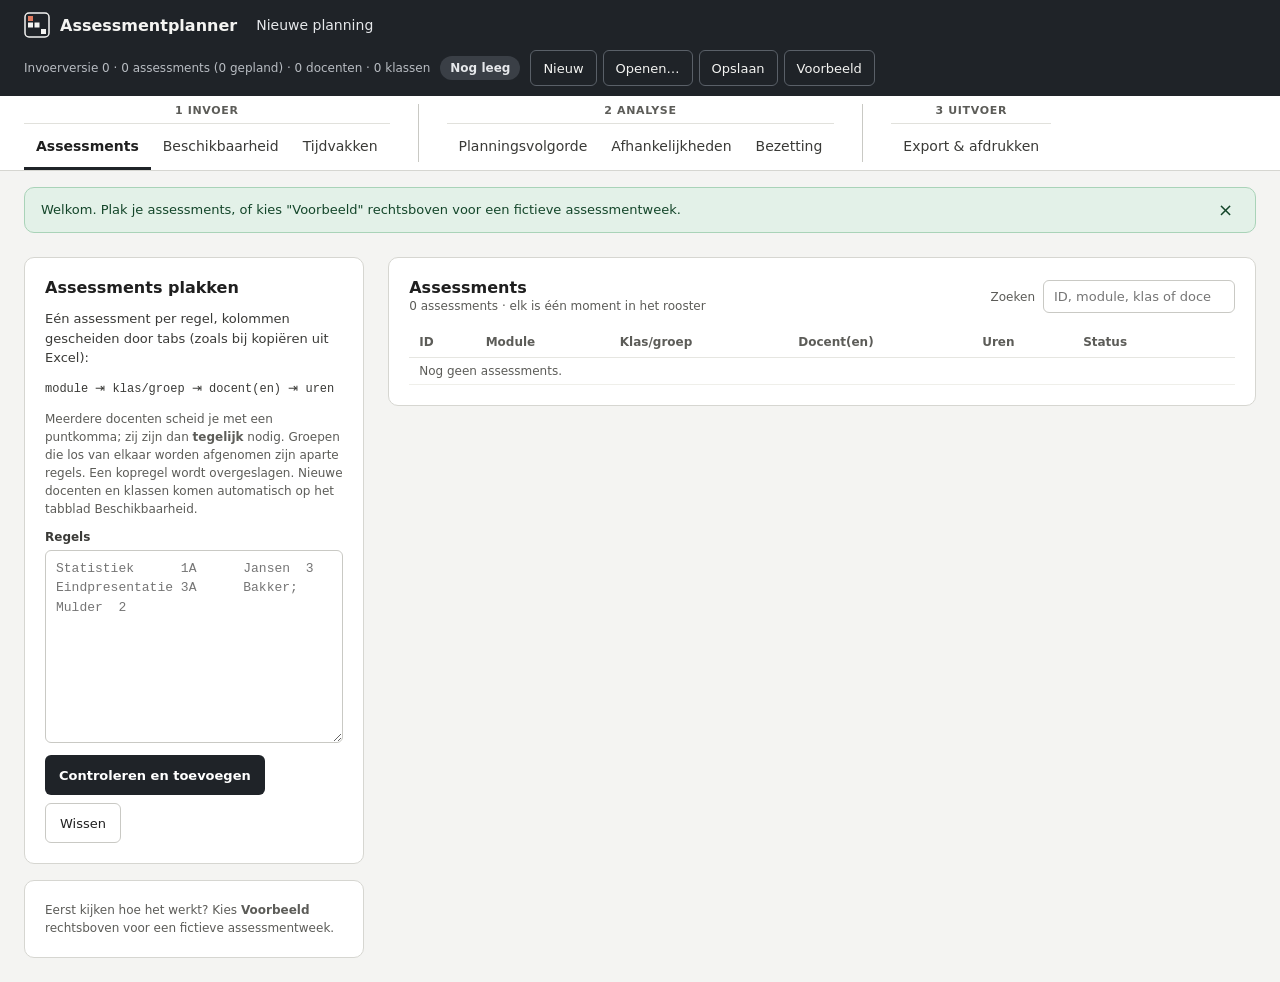
==== index.html @ 2a614c36 "v0.1 eerste versie" ====
<!doctype html>
<html lang="nl">
<head>
<meta charset="utf-8">
<meta name="viewport" content="width=device-width, initial-scale=1">
<title>Assessmentplanner</title>
<link rel="stylesheet" href="css/style.css">
</head>
<body>
<header class="kop">
  <div class="kop-links">
    <svg width="26" height="26" viewBox="0 0 26 26" aria-hidden="true"><rect x="1" y="1" width="24" height="24" rx="4" fill="none" stroke="currentColor" stroke-width="1.5"></rect><rect x="4" y="4" width="5" height="5" fill="#E07A5F"></rect><rect x="10.5" y="10.5" width="5" height="5" fill="currentColor"></rect><rect x="17" y="17" width="5" height="5" fill="currentColor"></rect><rect x="4" y="10.5" width="5" height="5" fill="currentColor"></rect></svg>
    <span class="merk">Assessmentplanner</span>
    <label class="verborgen" for="modelnaam">Naam van de planning</label>
    <input id="modelnaam" class="modelnaam" value="">
  </div>
  <div class="kop-rechts">
    <span id="meta" class="meta"></span>
    <span id="status" class="status"></span>
    <div class="bestand" role="group" aria-label="Bestand">
      <button data-actie="nieuw" class="knop-donker">Nieuw</button>
      <button data-actie="openen" class="knop-donker">Openen…</button>
      <button data-actie="opslaan" class="knop-donker">Opslaan</button>
      <button data-actie="voorbeeld" class="knop-donker">Voorbeeld</button>
    </div>
    <input id="bestandkiezer" type="file" accept=".json,application/json" hidden>
  </div>
</header>

<nav class="tabbalk" aria-label="Werkstappen">
  <div class="groep" role="group" aria-label="1 Invoer">
    <span class="groeplabel">1 Invoer</span>
    <div class="tabs"><button data-tab="assessments">Assessments</button><button data-tab="beschikbaarheid">Beschikbaarheid</button><button data-tab="tijdvakken">Tijdvakken</button></div>
  </div>
  <span class="scheiding" aria-hidden="true"></span>
  <div class="groep" role="group" aria-label="2 Analyse">
    <span class="groeplabel">2 Analyse</span>
    <div class="tabs"><button data-tab="volgorde">Planningsvolgorde</button><button data-tab="matrix">Afhankelijkheden</button><button data-tab="bezetting">Bezetting</button></div>
  </div>
  <span class="scheiding" aria-hidden="true"></span>
  <div class="groep" role="group" aria-label="3 Uitvoer">
    <span class="groeplabel">3 Uitvoer</span>
    <div class="tabs"><button data-tab="export">Export &amp; afdrukken</button></div>
  </div>
</nav>

<div id="meldingen" class="meldingen" aria-live="polite"></div>
<main id="inhoud" class="inhoud"></main>

<script src="js/model.js"></script>
<script src="js/rekenen.js"></script>
<script src="js/xlsx.js"></script>
<script src="js/export.js"></script>
<script src="js/voorbeeld.js"></script>
<script src="js/app.js"></script>
</body>
</html>
---- css/style.css ----
/* Assessmentplanner — opmaak (zelfde basis als de DSM-werkbank) */
:root {
  --bg: #F4F4F2; --paneel: #FFFFFF; --lijn: #D6D6D1; --lijn-licht: #E6E6E1; --tekst: #1F1F1F; --tekst-2: #3A3A37; --tekst-3: #5C5C58;
  --donker: #1F2328; --diag: #2B2B2B;
  --I: #3566C9; --I-t: #FFFFFF; --H: #B85C0F; --H-t: #FFFFFF; --B: #8FCDB0; --B-t: #0E2E1E; --A: #D3C4F2; --A-t: #2A1A57;
  --blok: #FCEBB6; --blok-rand: #E0C46A; --keuze: #F5B700; --kruis: #FFF7DE; --fb: #B42318;
  --cel: 28px;
}
* { box-sizing: border-box; }
body { margin: 0; font-family: Inter, "Segoe UI", system-ui, -apple-system, sans-serif; color: var(--tekst); background: var(--bg); font-size: 14px; }
button, input, select, textarea { font-family: inherit; font-size: 13px; color: inherit; }
button { cursor: pointer; }
.mono { font-family: "JetBrains Mono", Consolas, "Courier New", monospace; }
.verborgen { position: absolute; left: -9999px; }
a { color: #1F4FB3; }

/* Kop */
.kop { display: flex; flex-wrap: wrap; align-items: center; justify-content: space-between; gap: 10px 24px; padding: 10px 24px; background: var(--donker); color: #F4F4F2; }
.kop-links, .kop-rechts { display: flex; flex-wrap: wrap; align-items: center; gap: 10px; }
.merk { font-weight: 700; font-size: 16px; }
.kop .modelnaam { background: transparent; border: 1px solid transparent; color: #E6E8EB; font-size: 14px; padding: 6px 8px; border-radius: 6px; min-width: 340px; }
.kop .modelnaam:hover, .kop .modelnaam:focus { border-color: #5A6068; outline: none; }
.meta { font-size: 12px; color: #B8BCC2; }
.status { font-size: 12px; font-weight: 600; padding: 5px 10px; border-radius: 999px; }
.status.geen { background: #3A3F46; color: #E6E8EB; }
.status.actueel { background: #BFE3CF; color: #0F3D24; }
.status.verouderd { background: #F2C36B; color: #3A2600; }
.knop-licht { min-height: 36px; padding: 0 14px; border: 0; border-radius: 6px; background: #F4F4F2; color: var(--donker); font-weight: 600; }
.knop-donker { min-height: 36px; padding: 0 12px; border: 1px solid #5A6068; border-radius: 6px; background: transparent; color: #F4F4F2; }
.bestand { display: flex; gap: 6px; }

/* Tabbalk */
.tabbalk { display: flex; flex-wrap: wrap; align-items: flex-end; gap: 0 28px; padding: 8px 24px 0; background: var(--paneel); border-bottom: 1px solid var(--lijn); }
.groep { display: flex; flex-direction: column; }
.groeplabel { text-align: center; font-size: 11px; font-weight: 700; letter-spacing: .06em; text-transform: uppercase; color: var(--tekst-3); padding: 0 8px 6px; border-bottom: 1px solid #E1E1DC; }
.tabs { display: flex; flex-wrap: wrap; justify-content: center; }
.tabs button { min-height: 46px; padding: 0 12px; border: 0; border-bottom: 3px solid transparent; background: none; font-size: 14px; color: var(--tekst-2); }
.tabs button[aria-current="page"] { font-weight: 600; color: var(--tekst); border-bottom-color: var(--donker); }
.scheiding { align-self: stretch; width: 1px; margin-bottom: 8px; background: #C9C9C4; }

/* Inhoud */
.inhoud { max-width: 1600px; margin: 0 auto; padding: 24px; display: flex; flex-wrap: wrap; gap: 24px; align-items: flex-start; }
.paneel { background: var(--paneel); border: 1px solid var(--lijn); border-radius: 10px; padding: 20px; display: flex; flex-direction: column; gap: 12px; min-width: 0; }
.paneel h2 { margin: 0; font-size: 16px; }
.paneel h3 { margin: 0; font-size: 13px; }
.breed { flex: 999 1 640px; min-width: 0; }
.smal { flex: 1 1 340px; max-width: 440px; }
.kolom { display: flex; flex-direction: column; gap: 16px; min-width: 0; }
.uitleg { margin: 0; font-size: 13px; line-height: 1.5; color: var(--tekst-2); }
.klein { font-size: 12px; color: var(--tekst-3); line-height: 1.5; margin: 0; }
.rij { display: flex; flex-wrap: wrap; gap: 8px; align-items: center; }
.tussen { justify-content: space-between; }
.knop { min-height: 40px; padding: 0 14px; border: 1px solid #C9C9C4; border-radius: 6px; background: #FFFFFF; }
.knop:hover { background: #F7F7F4; }
.knop.primair { border: 0; background: var(--donker); color: #FFFFFF; font-weight: 600; }
.knop.gevaar { color: #9B2C1C; }
.knop.klein-k { min-height: 32px; min-width: 32px; padding: 0 8px; }
.knop[aria-pressed="true"] { border: 2px solid var(--donker); background: #F4F4F2; font-weight: 600; }
textarea, input[type="text"], input[type="search"], input[type="number"], input:not([type]), select { border: 1px solid #C9C9C4; border-radius: 6px; padding: 8px 10px; background: #FFFFFF; }
textarea { resize: vertical; line-height: 1.5; }
label.veld { display: flex; flex-direction: column; gap: 6px; font-size: 12px; font-weight: 600; color: var(--tekst-2); }
label.veld > * { font-weight: 400; }
.chip { display: inline-flex; align-items: center; justify-content: center; width: 20px; height: 20px; border-radius: 3px; font-size: 11px; font-weight: 700; flex: none; }
.chip.I { background: var(--I); color: var(--I-t); } .chip.H { background: var(--H); color: var(--H-t); }
.chip.B { background: var(--B); color: var(--B-t); } .chip.A { background: var(--A); color: var(--A-t); }
.chip.leeg { border: 1px dashed #8A8A85; color: var(--tekst-3); }
.chip.diag { background: var(--diag); color: #FFFFFF; }
.chip.fbm { background: #FFFFFF; box-shadow: inset 0 0 0 2px var(--fb); }
.chip.blokm { background: var(--blok); border: 1px solid var(--blok-rand); }
.legenda { display: flex; flex-wrap: wrap; gap: 12px; font-size: 12px; color: var(--tekst-2); }
.legenda span { display: inline-flex; align-items: center; gap: 6px; }
.maat { font-size: 12px; padding: 8px 10px; border-radius: 6px; background: #FFFFFF; border: 1px solid var(--lijn); color: var(--tekst-2); }
.maat b { color: var(--tekst); }
.label-ok { font-size: 12px; font-weight: 600; padding: 4px 8px; border-radius: 999px; background: #E3F1E8; color: #14462A; }
.label-let { font-size: 12px; font-weight: 600; padding: 4px 8px; border-radius: 999px; background: #FCEBB6; color: #4A3300; }
.label-info { font-size: 12px; font-weight: 600; padding: 4px 8px; border-radius: 999px; background: #EAF1FD; color: #163A85; }
.balk-let { padding: 10px 14px; border-radius: 8px; background: #FFF7DE; border: 1px solid #F2D58A; font-size: 13px; color: #4A3300; }
.leeg-staat { padding: 40px; text-align: center; color: var(--tekst-3); }

/* Meldingen */
.meldingen { max-width: 1600px; margin: 0 auto; padding: 0 24px; }
.melding { margin-top: 16px; padding: 12px 16px; border-radius: 10px; font-size: 13px; line-height: 1.5; display: flex; gap: 16px; justify-content: space-between; align-items: flex-start; }
.melding.fout { background: #FDF0EE; border: 1px solid #E8B4AB; color: #3A1A14; }
.melding.ok { background: #E3F1E8; border: 1px solid #A9D3B8; color: #14462A; }
.melding ul { margin: 4px 0 0; padding-left: 18px; }
.melding button { border: 0; background: none; font-size: 18px; line-height: 1; color: inherit; }

/* Tabellen */
.tabelkader { overflow-x: auto; }
table.lijst { width: 100%; border-collapse: collapse; font-size: 13px; }
table.lijst th { text-align: left; font-size: 12px; color: var(--tekst-3); font-weight: 600; padding: 8px 10px; border-bottom: 1px solid var(--lijn-licht); }
table.lijst td { padding: 4px 10px; border-bottom: 1px solid #EFEFEA; vertical-align: middle; }
table.lijst td input { width: 100%; border: 1px solid transparent; background: transparent; padding: 6px 8px; border-radius: 5px; }
table.lijst td input:hover, table.lijst td input:focus { border-color: #C9C9C4; background: #FFFFFF; outline: none; }
table.lijst .rechts { text-align: right; white-space: nowrap; }
table.lijst .num { text-align: right; }

/* Matrix */
.matrixkader { overflow: auto; border: 1px solid #E1E1DC; border-radius: 6px; max-height: calc(100vh - 260px); min-height: 200px; outline: none; }
.matrixkader:focus-visible { box-shadow: 0 0 0 3px #9DB8EC; }
table.dsm { border-collapse: separate; border-spacing: 0; font-size: 11px; }
table.dsm th, table.dsm td { padding: 0; }
table.dsm thead th { position: sticky; top: 0; z-index: 2; background: #FFFFFF; height: var(--cel); min-width: var(--cel); width: var(--cel); border-right: 1px solid #E1E1DC; border-bottom: 1px solid #C9C9C4; font-family: "JetBrains Mono", Consolas, monospace; font-size: 9px; font-weight: 600; text-align: center; }
table.dsm thead th.hoek { left: 0; z-index: 3; width: auto; min-width: 220px; text-align: left; padding: 0 10px; font-family: inherit; font-size: 11px; font-weight: 400; color: var(--tekst-3); border-right: 1px solid #C9C9C4; }
table.dsm thead th.blokkop { left: 0; z-index: 3; min-width: 40px; width: 40px; }
table.dsm tbody th { position: sticky; left: 0; z-index: 1; background: #FFFFFF; height: var(--cel); text-align: left; font-weight: 400; padding: 0 10px; border-right: 1px solid #C9C9C4; border-bottom: 1px solid #E1E1DC; white-space: nowrap; max-width: 280px; overflow: hidden; text-overflow: ellipsis; }
table.dsm tbody th .id { font-family: "JetBrains Mono", Consolas, monospace; font-weight: 600; margin-right: 8px; }
table.dsm tbody th.blokcel { min-width: 40px; width: 40px; max-width: 40px; text-align: center; padding: 0; font-family: "JetBrains Mono", Consolas, monospace; font-size: 10px; color: var(--tekst-2); border-right: 1px solid #E1E1DC; }
table.dsm.met-blok tbody th.naamcel { left: 40px; }
table.dsm.met-blok thead th.hoek { left: 40px; }
table.dsm td { width: var(--cel); min-width: var(--cel); height: var(--cel); border-right: 1px solid #E1E1DC; border-bottom: 1px solid #E1E1DC; text-align: center; font-weight: 700; cursor: pointer; background: #FFFFFF; user-select: none; }
table.dsm td.boven { background: #FAFAF7; }
table.dsm td.blok, table.dsm th.blok { background: var(--blok); }
table.dsm td.kruis, table.dsm th.kruis { background: var(--kruis); }
table.dsm td.diag { background: var(--diag); color: #FFFFFF; cursor: pointer; }
table.dsm td.s-I { background: var(--I); color: var(--I-t); }
table.dsm td.s-H { background: var(--H); color: var(--H-t); }
table.dsm td.s-B { background: var(--B); color: var(--B-t); }
table.dsm td.s-A { background: var(--A); color: var(--A-t); }
table.dsm td.fb { box-shadow: inset 0 0 0 2px #FFFFFF, inset 0 0 0 4px var(--fb); }
table.dsm td.gekozen { outline: 3px solid var(--keuze); outline-offset: -3px; }
table.dsm td.kenm { position: relative; }
table.dsm td.kenm::after { content: ""; position: absolute; right: 2px; top: 2px; width: 5px; height: 5px; border-radius: 50%; background: #FFFFFF; box-shadow: 0 0 0 1px #1F2328; }
table.dsm th.gekozen-kop { background: #FFE9A8 !important; }

/* Relatiepaneel */
.soorten { display: grid; grid-template-columns: repeat(2, minmax(0, 1fr)); gap: 6px; }
.soorten button { display: flex; align-items: center; gap: 8px; min-height: 40px; padding: 0 10px; border: 1px solid #C9C9C4; border-radius: 6px; background: #FFFFFF; text-align: left; font-size: 12px; }
.soorten button[aria-pressed="true"] { border: 2px solid var(--donker); background: #F4F4F2; font-weight: 600; }
.soorten .geen { grid-column: 1 / -1; }
.celkop { font-family: "JetBrains Mono", Consolas, monospace; font-size: 13px; font-weight: 600; padding: 4px 8px; border-radius: 4px; background: #F1F1EE; }
.uitklap { display: flex; justify-content: space-between; align-items: center; width: 100%; min-height: 36px; padding: 0; border: 0; background: none; font-size: 12px; font-weight: 700; color: var(--tekst-2); text-align: left; }
.raster2 { display: grid; grid-template-columns: repeat(2, minmax(0, 1fr)); gap: 10px; }
dl.gegevens { margin: 0; display: grid; grid-template-columns: 120px 1fr; gap: 8px 12px; font-size: 13px; }
dl.gegevens dt { color: var(--tekst-3); }
dl.gegevens dd { margin: 0; }
.blokken { display: flex; flex-wrap: wrap; gap: 8px; }
.blokken span { padding: 6px 10px; border: 1px solid var(--lijn); border-radius: 6px; font-family: "JetBrains Mono", Consolas, monospace; font-size: 12px; }
.blokken span.groot { background: var(--blok); border-color: var(--blok-rand); font-weight: 600; }
.blokken span.zelf { border-color: var(--diag); }
.niveaus { display: flex; gap: 10px; overflow-x: auto; padding-bottom: 4px; }
.niveau { flex: 1 0 110px; display: flex; flex-direction: column; gap: 6px; padding: 10px; border-radius: 8px; background: #F7F7F4; border: 1px solid #E1E1DC; }
.niveau.parallel { background: #EAF1FD; border-color: #9DB8EC; }
.niveau .kopje { font-size: 11px; font-weight: 700; color: var(--tekst-3); }
.niveau .item { font-size: 12px; padding: 6px 8px; border-radius: 5px; background: #FFFFFF; border: 1px solid var(--lijn); }
.impact { display: flex; flex-wrap: wrap; gap: 16px; }
.impact > div { flex: 1 1 260px; display: flex; flex-direction: column; gap: 6px; padding: 14px; border-radius: 8px; font-size: 13px; }
.impact .direct { background: #FDF0EE; }
.impact .indirect { background: #FFF7DE; }
.impact .noot { border: 1px dashed #C9C9C4; font-size: 12px; color: var(--tekst-2); }
.goed { color: #14462A; font-weight: 600; }

@media print {
  .kop, .tabbalk, .meldingen { display: none; }
}

.vinkje { display: flex; gap: 10px; align-items: flex-start; font-size: 13px; line-height: 1.45; color: var(--tekst-2); }
.vinkje input { width: 18px; height: 18px; flex: none; margin: 1px 0 0; }

/* Planner-specifiek */
.status.fout { background: #F7C1C1; color: #501313; }
.status.ok { background: #BFE3CF; color: #0F3D24; }
.segment { display: inline-flex; border: 1px solid #C9C9C4; border-radius: 6px; overflow: hidden; }
.segment button { min-height: 40px; padding: 0 14px; border: 0; background: #FFFFFF; }
.segment button[aria-pressed="true"] { background: var(--donker); color: #FFFFFF; font-weight: 600; }
table.rooster { border-collapse: separate; border-spacing: 0; font-size: 12px; }
table.rooster th { position: sticky; top: 0; background: #FFFFFF; z-index: 1; font-weight: 600; color: var(--tekst-3); padding: 6px 4px; border-bottom: 1px solid #C9C9C4; text-align: center; white-space: nowrap; }
table.rooster th.naam, table.rooster td.naam { position: sticky; left: 0; background: #FFFFFF; z-index: 2; text-align: left; min-width: 180px; padding: 2px 8px; border-right: 1px solid #C9C9C4; }
table.rooster td { border-bottom: 1px solid #EFEFEA; padding: 2px; text-align: center; }
table.rooster td.naam input { width: 100%; border: 1px solid transparent; background: transparent; padding: 5px 6px; border-radius: 5px; }
table.rooster td.naam input:hover, table.rooster td.naam input:focus { border-color: #C9C9C4; background: #FFFFFF; outline: none; }
.vak { width: 40px; height: 32px; border: 1px solid #D6D6D1; border-radius: 5px; background: #FFFFFF; color: transparent; font-weight: 700; }
.vak[aria-pressed="true"] { background: #1D9E75; border-color: #0F6E56; color: #FFFFFF; }
.vak.bezet { background: repeating-linear-gradient(45deg, #D3D1C7, #D3D1C7 4px, #F1EFE8 4px, #F1EFE8 8px); border-color: #B4B2A9; color: #444441; }
.dag-scheiding { border-left: 1px solid #C9C9C4 !important; }
.krapbalk { display: inline-block; height: 8px; border-radius: 2px; background: #BA7517; vertical-align: middle; margin-right: 6px; }
tr.eilandgrens td { border-top: 2px solid var(--donker); }
tr.eilandkop td { background: #F4F4F2; font-size: 12px; font-weight: 700; color: var(--tekst-2); padding: 8px 10px; }
tr.inplanrij td { background: #F6F9FE; }
.tvkeus { display: inline-flex; align-items: center; gap: 6px; margin: 4px 10px 4px 0; font-size: 13px; }
.tvkeus input { width: 18px; height: 18px; }
td.pastniet { color: #9B2C1C; font-weight: 700; }
table.dsm td.w3 { background: #EF9F27; color: #412402; }
table.dsm td.w2 { background: #FAC775; color: #412402; }
table.dsm td.w1 { background: #FAEEDA; color: #412402; }
table.dsm td.w0 { color: #888780; font-weight: 400; }
table.dsm tr.eilandgrens td, table.dsm tr.eilandgrens th { border-top: 2px solid var(--donker); }
.afdruk { display: flex; flex-direction: column; gap: 20px; }
.afdruk h2 { margin: 0; font-size: 18px; }
.afdruk .bron { font-size: 12px; color: var(--tekst-3); }
@media print {
  @page { size: A4 landscape; margin: 12mm; }
  body { background: #FFFFFF; }
  .inhoud { padding: 0; max-width: none; display: block; }
  .geen-afdruk { display: none !important; }
  .paneel { border: 0; padding: 0; }
  .matrixkader { max-height: none; overflow: visible; border: 0; }
  table.dsm thead th, table.dsm tbody th { position: static; }
  .pagina-breuk { break-before: page; }
  table.dsm td, table.dsm th { -webkit-print-color-adjust: exact; print-color-adjust: exact; }
  table.lijst td, tr.eilandgrens td { -webkit-print-color-adjust: exact; print-color-adjust: exact; }
}
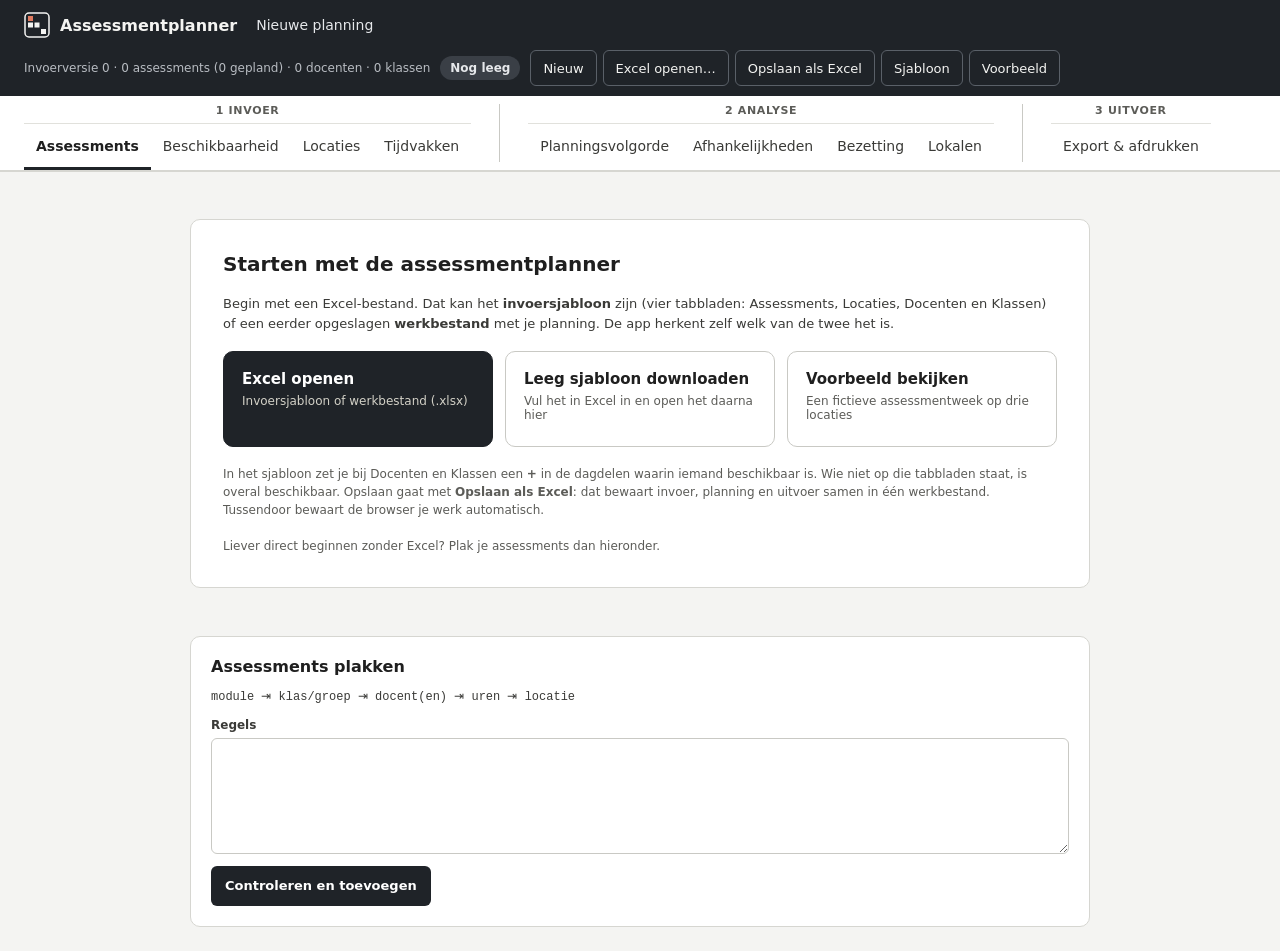
==== commit cf65db0c: "v0.3 Import en Export via Excel incl. beschikbaarheden en uitgangspunt aantal lokalen" ====
--- a/index.html
+++ b/index.html
@@ -7,6 +7,7 @@
 <link rel="stylesheet" href="css/style.css">
 </head>
 <body>
+<div class="vastekop">
 <header class="kop">
   <div class="kop-links">
     <svg width="26" height="26" viewBox="0 0 26 26" aria-hidden="true"><rect x="1" y="1" width="24" height="24" rx="4" fill="none" stroke="currentColor" stroke-width="1.5"></rect><rect x="4" y="4" width="5" height="5" fill="#E07A5F"></rect><rect x="10.5" y="10.5" width="5" height="5" fill="currentColor"></rect><rect x="17" y="17" width="5" height="5" fill="currentColor"></rect><rect x="4" y="10.5" width="5" height="5" fill="currentColor"></rect></svg>
@@ -19,23 +20,24 @@
     <span id="status" class="status"></span>
     <div class="bestand" role="group" aria-label="Bestand">
       <button data-actie="nieuw" class="knop-donker">Nieuw</button>
-      <button data-actie="openen" class="knop-donker">Openen…</button>
-      <button data-actie="opslaan" class="knop-donker">Opslaan</button>
+      <button data-actie="openen" class="knop-donker">Excel openen…</button>
+      <button data-actie="opslaan" class="knop-donker">Opslaan als Excel</button>
+      <button data-actie="sjabloon" class="knop-donker">Sjabloon</button>
       <button data-actie="voorbeeld" class="knop-donker">Voorbeeld</button>
     </div>
-    <input id="bestandkiezer" type="file" accept=".json,application/json" hidden>
+    <input id="bestandkiezer" type="file" accept=".xlsx,application/vnd.openxmlformats-officedocument.spreadsheetml.sheet" hidden>
   </div>
 </header>
 
 <nav class="tabbalk" aria-label="Werkstappen">
   <div class="groep" role="group" aria-label="1 Invoer">
     <span class="groeplabel">1 Invoer</span>
-    <div class="tabs"><button data-tab="assessments">Assessments</button><button data-tab="beschikbaarheid">Beschikbaarheid</button><button data-tab="tijdvakken">Tijdvakken</button></div>
+    <div class="tabs"><button data-tab="assessments">Assessments</button><button data-tab="beschikbaarheid">Beschikbaarheid</button><button data-tab="locaties">Locaties</button><button data-tab="tijdvakken">Tijdvakken</button></div>
   </div>
   <span class="scheiding" aria-hidden="true"></span>
   <div class="groep" role="group" aria-label="2 Analyse">
     <span class="groeplabel">2 Analyse</span>
-    <div class="tabs"><button data-tab="volgorde">Planningsvolgorde</button><button data-tab="matrix">Afhankelijkheden</button><button data-tab="bezetting">Bezetting</button></div>
+    <div class="tabs"><button data-tab="volgorde">Planningsvolgorde</button><button data-tab="matrix">Afhankelijkheden</button><button data-tab="bezetting">Bezetting</button><button data-tab="lokalen">Lokalen</button></div>
   </div>
   <span class="scheiding" aria-hidden="true"></span>
   <div class="groep" role="group" aria-label="3 Uitvoer">
@@ -43,6 +45,7 @@
     <div class="tabs"><button data-tab="export">Export &amp; afdrukken</button></div>
   </div>
 </nav>
+</div>
 
 <div id="meldingen" class="meldingen" aria-live="polite"></div>
 <main id="inhoud" class="inhoud"></main>
@@ -51,6 +54,9 @@
 <script src="js/rekenen.js"></script>
 <script src="js/xlsx.js"></script>
 <script src="js/export.js"></script>
+<script src="js/excelio.js"></script>
+<script src="js/xlsxlezen.js"></script>
+<script src="js/exceliolezen.js"></script>
 <script src="js/voorbeeld.js"></script>
 <script src="js/app.js"></script>
 </body>
--- a/css/style.css
+++ b/css/style.css
@@ -158,6 +158,8 @@
 .vinkje input { width: 18px; height: 18px; flex: none; margin: 1px 0 0; }
 
 /* Planner-specifiek */
+table.dsm tbody th .docentnamen { color: var(--tekst-3); }
+table.dsm.met-blok tbody th.naamcel { max-width: 420px; }
 .status.fout { background: #F7C1C1; color: #501313; }
 .status.ok { background: #BFE3CF; color: #0F3D24; }
 .segment { display: inline-flex; border: 1px solid #C9C9C4; border-radius: 6px; overflow: hidden; }
@@ -196,7 +198,59 @@
   .paneel { border: 0; padding: 0; }
   .matrixkader { max-height: none; overflow: visible; border: 0; }
   table.dsm thead th, table.dsm tbody th { position: static; }
+  table.dsm.met-blok tbody th.naamcel { max-width: none; overflow: visible; }
+  table.dsm tbody th .docentnamen { color: #3A3A37; }
   .pagina-breuk { break-before: page; }
   table.dsm td, table.dsm th { -webkit-print-color-adjust: exact; print-color-adjust: exact; }
   table.lijst td, tr.eilandgrens td { -webkit-print-color-adjust: exact; print-color-adjust: exact; }
 }
+/* Kleuren altijd meenemen bij afdrukken (legenda, balkjes, labels) */
+.chip, .krapbalk, .vak, .label-ok, .label-let, .label-info, .legenda span { -webkit-print-color-adjust: exact; print-color-adjust: exact; }
+
+/* Afhankelijkheden: volle breedte en compacte cellen */
+.inhoud.volle-breedte { max-width: none; }
+.volle-breedte table.dsm { --cel: 24px; }
+.volle-breedte table.dsm thead th { font-size: 9px; }
+.volle-breedte .matrixkader { max-height: calc(100vh - 330px); }
+.koppelbalk { display: flex; flex-wrap: wrap; align-items: center; gap: 6px 18px; min-height: 40px; padding: 8px 12px; border-radius: 8px; background: #F6F9FE; border: 1px solid #DCE6F6; font-size: 13px; }
+table.dsm td .dubbel { font-size: 9px; letter-spacing: -0.02em; }
+.kolomknop { border: 0; background: none; padding: 4px 6px; border-radius: 4px; font-weight: 600; color: var(--tekst-3); font-size: 12px; }
+.kolomknop:hover { background: #EAF1FD; color: #163A85; }
+.vakje { display: inline-flex; align-items: center; justify-content: center; min-width: 30px; height: 22px; padding: 0 3px; border-radius: 4px; font-size: 10px; font-weight: 700; box-sizing: border-box; -webkit-print-color-adjust: exact; print-color-adjust: exact; }
+.vakje.aan { background: #1D9E75; color: #FFFFFF; }
+.vakje.uit { background: #FFFFFF; border: 1px solid #D6D6D1; }
+.vakje.bezet { background: #D3C4F2; color: #2A1A57; }
+table.afdrukrooster th { position: static; font-size: 11px; line-height: 1.2; }
+table.afdrukrooster td.naam { position: static; min-width: 140px; font-size: 12px; }
+@media print { table.rooster th.naam, table.rooster td.naam { position: static; } .tabelkader { overflow: visible; } }
+
+/* Kop en navigatie blijven bovenaan staan bij scrollen */
+.vastekop { position: sticky; top: 0; z-index: 50; box-shadow: 0 1px 0 #D6D6D1; }
+@media print { .vastekop { position: static; box-shadow: none; } }
+
+/* Locaties, lokalen en inplannen */
+.vak.deels { background: repeating-linear-gradient(45deg, #1D9E75, #1D9E75 4px, #5DCAA5 4px, #5DCAA5 8px); border-color: #0F6E56; color: #FFFFFF; font-size: 10px; }
+.vak.bezet { font-size: 10px; }
+.opties { display: flex; flex-direction: column; gap: 6px; max-height: 320px; overflow: auto; }
+.optie { display: flex; gap: 10px; align-items: flex-start; padding: 8px 10px; border: 1px solid #D6D6D1; border-radius: 6px; background: #FFFFFF; font-size: 13px; cursor: pointer; }
+.optie input { width: 18px; height: 18px; margin: 1px 0 0; flex: none; }
+.optie.let { border-color: #F2D58A; background: #FFFBEF; }
+.waarsch { color: #854F0B; font-size: 12px; font-weight: 600; }
+input.lokaalgetal { width: 46px; padding: 4px 4px; text-align: center; border: 1px solid #D6D6D1; border-radius: 5px; font-weight: 600; }
+input.lokaalgetal.eigen { border-color: #378ADD; background: #E6F1FB; color: #0C447C; }
+table.druktabel td.drukcel { padding: 4px 3px; min-width: 64px; vertical-align: middle; }
+table.druktabel td.drukcel .drukpct { display: block; font-size: 10px; color: var(--tekst-3); margin-top: 2px; }
+table.druktabel td.drukcel .extra { display: inline-block; margin-top: 2px; padding: 0 5px; border-radius: 999px; background: #A32D2D; color: #FFFFFF; font-size: 10px; font-weight: 700; }
+td.drukcel.d1 { background: #FAEEDA; } td.drukcel.d2 { background: #FAC775; } td.drukcel.d3 { background: #F7C1C1; }
+td.drukcel { -webkit-print-color-adjust: exact; print-color-adjust: exact; }
+.roosteritem { display: inline-block; padding: 2px 6px; margin: 1px 0; border-radius: 4px; background: #D3C4F2; color: #2A1A57; font-size: 12px; -webkit-print-color-adjust: exact; print-color-adjust: exact; }
+table.lijst td .optie input { width: 18px; height: 18px; flex: none; padding: 0; border: 0; margin: 1px 0 0; }
+
+/* Startscherm */
+.startknoppen { display: grid; grid-template-columns: repeat(3, minmax(0, 1fr)); gap: 12px; }
+@media (max-width: 760px) { .startknoppen { grid-template-columns: 1fr; } }
+.startknop { display: flex; flex-direction: column; gap: 6px; align-items: flex-start; text-align: left; padding: 18px; min-height: 96px; border: 1px solid #C9C9C4; border-radius: 10px; background: #FFFFFF; font-size: 15px; }
+.startknop span { font-size: 12px; color: var(--tekst-3); }
+.startknop:hover { border-color: #1F2328; }
+.startknop.primair { background: var(--donker); color: #FFFFFF; border-color: var(--donker); }
+.startknop.primair span { color: #D3D1C7; }
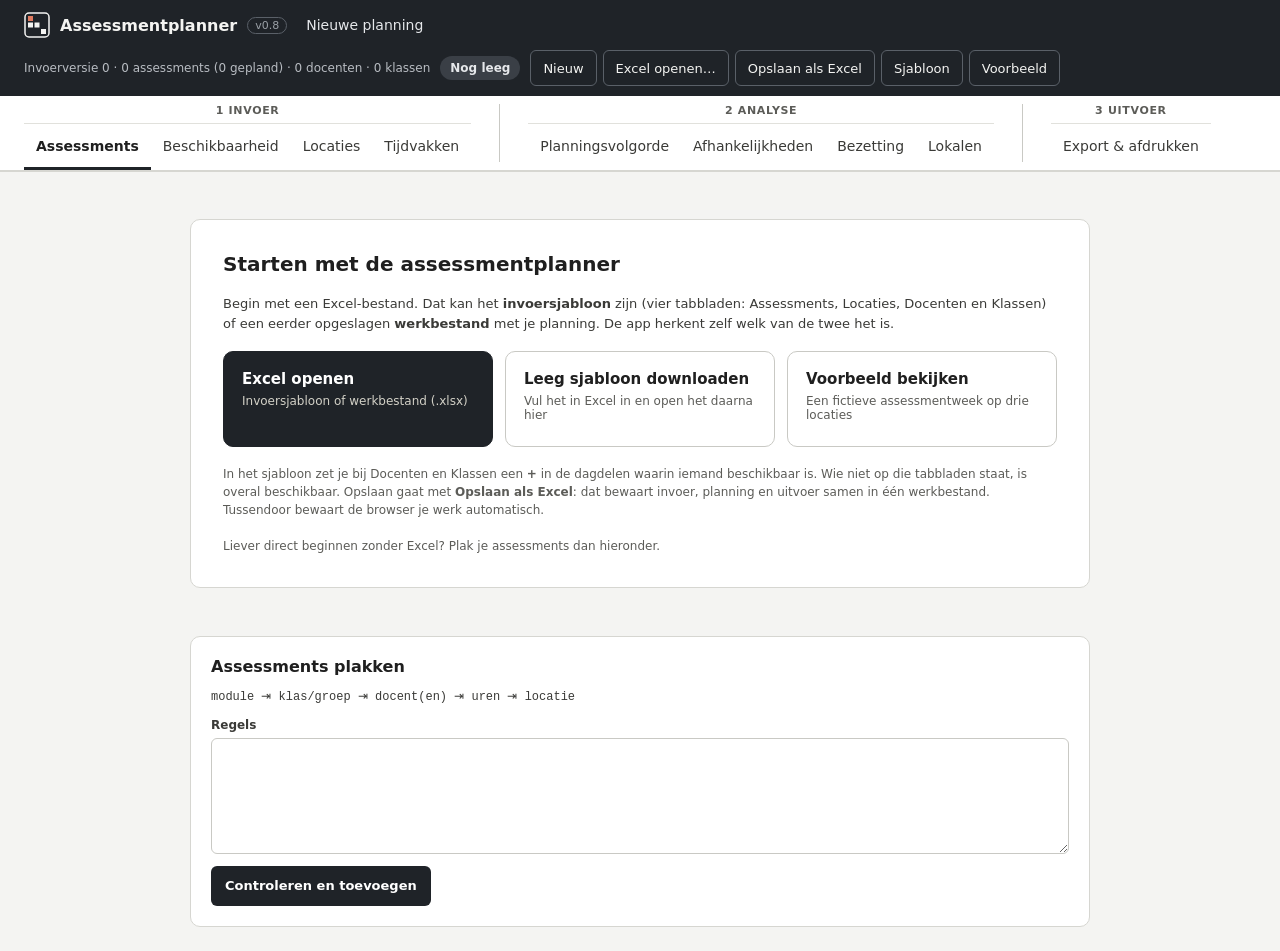
==== commit 5d2b7b4e: "v0.8" ====
--- a/index.html
+++ b/index.html
@@ -4,14 +4,14 @@
 <meta charset="utf-8">
 <meta name="viewport" content="width=device-width, initial-scale=1">
 <title>Assessmentplanner</title>
-<link rel="stylesheet" href="css/style.css">
+<link rel="stylesheet" href="css/style.css?v=0.8">
 </head>
 <body>
 <div class="vastekop">
 <header class="kop">
   <div class="kop-links">
     <svg width="26" height="26" viewBox="0 0 26 26" aria-hidden="true"><rect x="1" y="1" width="24" height="24" rx="4" fill="none" stroke="currentColor" stroke-width="1.5"></rect><rect x="4" y="4" width="5" height="5" fill="#E07A5F"></rect><rect x="10.5" y="10.5" width="5" height="5" fill="currentColor"></rect><rect x="17" y="17" width="5" height="5" fill="currentColor"></rect><rect x="4" y="10.5" width="5" height="5" fill="currentColor"></rect></svg>
-    <span class="merk">Assessmentplanner</span>
+    <span class="merk">Assessmentplanner</span><span class="versie" title="Versie van de tool">v0.8</span>
     <label class="verborgen" for="modelnaam">Naam van de planning</label>
     <input id="modelnaam" class="modelnaam" value="">
   </div>
@@ -50,14 +50,14 @@
 <div id="meldingen" class="meldingen" aria-live="polite"></div>
 <main id="inhoud" class="inhoud"></main>
 
-<script src="js/model.js"></script>
-<script src="js/rekenen.js"></script>
-<script src="js/xlsx.js"></script>
-<script src="js/export.js"></script>
-<script src="js/excelio.js"></script>
-<script src="js/xlsxlezen.js"></script>
-<script src="js/exceliolezen.js"></script>
-<script src="js/voorbeeld.js"></script>
-<script src="js/app.js"></script>
+<script src="js/model.js?v=0.8"></script>
+<script src="js/rekenen.js?v=0.8"></script>
+<script src="js/xlsx.js?v=0.8"></script>
+<script src="js/export.js?v=0.8"></script>
+<script src="js/excelio.js?v=0.8"></script>
+<script src="js/xlsxlezen.js?v=0.8"></script>
+<script src="js/exceliolezen.js?v=0.8"></script>
+<script src="js/voorbeeld.js?v=0.8"></script>
+<script src="js/app.js?v=0.8"></script>
 </body>
 </html>
--- a/css/style.css
+++ b/css/style.css
@@ -122,6 +122,10 @@
 table.dsm td.kenm { position: relative; }
 table.dsm td.kenm::after { content: ""; position: absolute; right: 2px; top: 2px; width: 5px; height: 5px; border-radius: 50%; background: #FFFFFF; box-shadow: 0 0 0 1px #1F2328; }
 table.dsm th.gekozen-kop { background: #FFE9A8 !important; }
+table.dsm td.hl, table.dsm th.hl { box-shadow: inset 0 0 0 999px rgba(55, 138, 221, 0.16); }
+table.dsm th.hl-kop { background: #CFE2F7 !important; color: #0C447C; font-weight: 700; }
+table.dsm td.hl-cel { outline: 3px solid #185FA5; outline-offset: -3px; }
+@media print { table.dsm .hl, table.dsm .hl-kop { box-shadow: none; } }
 
 /* Relatiepaneel */
 .soorten { display: grid; grid-template-columns: repeat(2, minmax(0, 1fr)); gap: 6px; }
@@ -168,6 +172,12 @@
 table.rooster { border-collapse: separate; border-spacing: 0; font-size: 12px; }
 table.rooster th { position: sticky; top: 0; background: #FFFFFF; z-index: 1; font-weight: 600; color: var(--tekst-3); padding: 6px 4px; border-bottom: 1px solid #C9C9C4; text-align: center; white-space: nowrap; }
 table.rooster th.naam, table.rooster td.naam { position: sticky; left: 0; background: #FFFFFF; z-index: 2; text-align: left; min-width: 180px; padding: 2px 8px; border-right: 1px solid #C9C9C4; }
+table.rooster thead th.naam { z-index: 4; top: 0; }
+table.rooster tfoot th { position: sticky; bottom: 0; top: auto; z-index: 3; background: #F6F9FE; border-top: 2px solid #9DBCE6; border-bottom: 0; padding: 6px 4px; color: var(--tekst-1, #1F2328); }
+table.rooster tfoot th.naam { z-index: 5; }
+table.rooster tfoot th.allemaal { background: #C0DD97; color: #173404; }
+table.rooster tfoot th.sommigen { background: #FAEEDA; color: #633806; }
+table.rooster tfoot th.niemand { background: #E6E6E2; color: #5F5E5A; }
 table.rooster td { border-bottom: 1px solid #EFEFEA; padding: 2px; text-align: center; }
 table.rooster td.naam input { width: 100%; border: 1px solid transparent; background: transparent; padding: 5px 6px; border-radius: 5px; }
 table.rooster td.naam input:hover, table.rooster td.naam input:focus { border-color: #C9C9C4; background: #FFFFFF; outline: none; }
@@ -254,3 +264,33 @@
 .startknop:hover { border-color: #1F2328; }
 .startknop.primair { background: var(--donker); color: #FFFFFF; border-color: var(--donker); }
 .startknop.primair span { color: #D3D1C7; }
+
+/* Overzicht per lesuur bij het inplannen */
+.melding.let { background: #FFF8E6; border: 1px solid #F2D58A; color: #412402; }
+td.extralokaal { background: #FCEBEB; }
+.rasterkader { overflow-x: auto; border: 1px solid #C9DDF2; border-radius: 6px; background: #FFFFFF; }
+table.raster { border-collapse: collapse; font-size: 11px; table-layout: fixed; }
+table.raster th, table.raster td { border: 1px solid #C9DDF2; padding: 0; height: 22px; }
+table.raster td, table.raster th.ruur { width: 18px; min-width: 18px; max-width: 18px; }
+table.raster th.rnaam { position: sticky; left: 0; z-index: 1; background: #FFFFFF; text-align: left; font-weight: 400; padding: 0 8px; white-space: nowrap; min-width: 150px; border-right: 2px solid #9DBCE6; }
+table.raster th.rdag { text-transform: capitalize; font-weight: 700; text-align: left; padding: 2px 4px; }
+table.raster th.ruur { font-weight: 400; color: #5F5E5A; font-size: 9px; }
+table.raster .dd-grens { border-left: 3px solid #9DBCE6; }
+table.raster td.vrij { background: #FFFFFF; }
+table.raster td.grijs { background: #DEDEDE; }
+table.raster td.gepl { background: #FFF59A; box-shadow: inset 0 0 0 1px #1F2328; }
+table.raster td.gepl.extra { background: #F7C1C1; }
+table.raster td.samen { background: #C0DD97; }
+table.raster td.samen-wissel { background: #FAC775; }
+table.raster td.gekozen { background: #378ADD; color: #FFFFFF; }
+table.raster td.kiesbaar { cursor: pointer; }
+table.raster td.kiesbaar:hover { box-shadow: inset 0 0 0 2px #185FA5; }
+table.raster .rblok { overflow: hidden; white-space: nowrap; text-overflow: ellipsis; padding: 0 3px; font-size: 10px; line-height: 20px; }
+table.raster tr.samenrij th, table.raster tr.samenrij td { border-top: 2px solid #9DBCE6; border-bottom: 2px solid #9DBCE6; }
+table.raster tr.lokaalrij.eerste th, table.raster tr.lokaalrij.eerste td { border-top: 6px solid #F4F4F2; }
+table.raster tr.lokaalrij th.rnaam { color: #5F5E5A; }
+table.raster .blokker { color: #5F5E5A; font-size: 9px; }
+table.raster td.samen-deels { background: #EAF3DE; color: #3B6D11; }
+.kop .versie { font-size: 11px; color: #9AA0A6; border: 1px solid #5A6068; border-radius: 999px; padding: 1px 7px; }
+table.lijst tr.laatst td { background: #EAF1FD; }
+table.raster td.anderloc { background: #FFFFFF; box-shadow: inset 0 -6px 0 #E24B4A; }
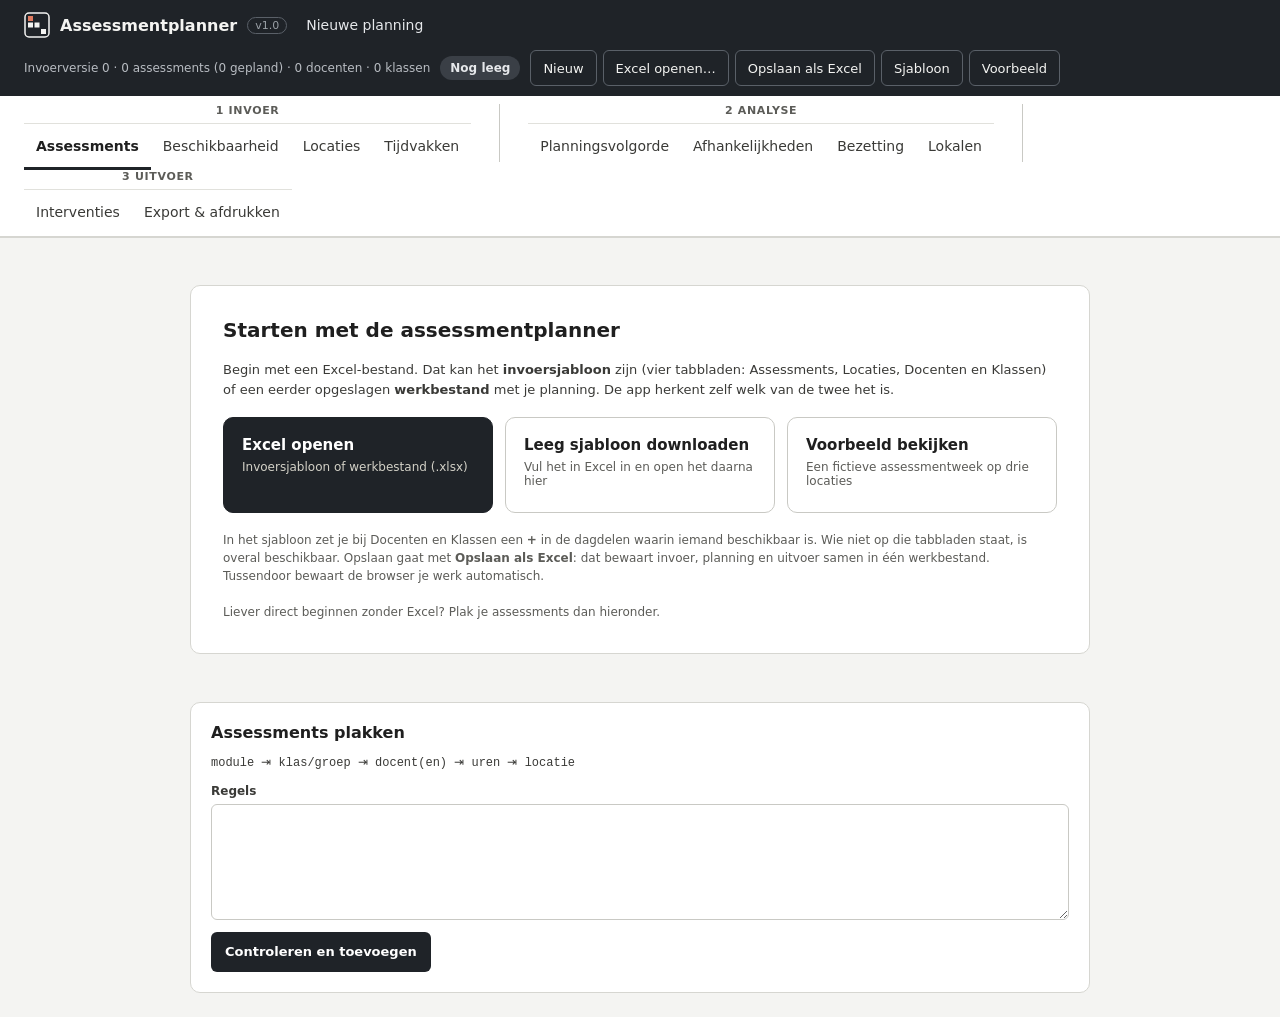
==== commit db78a1ba: "v1.0 alle eerste kinderziektes eruit. eerste echt werkende versie getest met 2.10" ====
--- a/index.html
+++ b/index.html
@@ -4,14 +4,14 @@
 <meta charset="utf-8">
 <meta name="viewport" content="width=device-width, initial-scale=1">
 <title>Assessmentplanner</title>
-<link rel="stylesheet" href="css/style.css?v=0.8">
+<link rel="stylesheet" href="css/style.css?v=1.0">
 </head>
 <body>
 <div class="vastekop">
 <header class="kop">
   <div class="kop-links">
     <svg width="26" height="26" viewBox="0 0 26 26" aria-hidden="true"><rect x="1" y="1" width="24" height="24" rx="4" fill="none" stroke="currentColor" stroke-width="1.5"></rect><rect x="4" y="4" width="5" height="5" fill="#E07A5F"></rect><rect x="10.5" y="10.5" width="5" height="5" fill="currentColor"></rect><rect x="17" y="17" width="5" height="5" fill="currentColor"></rect><rect x="4" y="10.5" width="5" height="5" fill="currentColor"></rect></svg>
-    <span class="merk">Assessmentplanner</span><span class="versie" title="Versie van de tool">v0.8</span>
+    <span class="merk">Assessmentplanner</span><span class="versie" title="Versie van de tool">v1.0</span>
     <label class="verborgen" for="modelnaam">Naam van de planning</label>
     <input id="modelnaam" class="modelnaam" value="">
   </div>
@@ -42,7 +42,7 @@
   <span class="scheiding" aria-hidden="true"></span>
   <div class="groep" role="group" aria-label="3 Uitvoer">
     <span class="groeplabel">3 Uitvoer</span>
-    <div class="tabs"><button data-tab="export">Export &amp; afdrukken</button></div>
+    <div class="tabs"><button data-tab="interventies">Interventies</button><button data-tab="export">Export &amp; afdrukken</button></div>
   </div>
 </nav>
 </div>
@@ -50,14 +50,14 @@
 <div id="meldingen" class="meldingen" aria-live="polite"></div>
 <main id="inhoud" class="inhoud"></main>
 
-<script src="js/model.js?v=0.8"></script>
-<script src="js/rekenen.js?v=0.8"></script>
-<script src="js/xlsx.js?v=0.8"></script>
-<script src="js/export.js?v=0.8"></script>
-<script src="js/excelio.js?v=0.8"></script>
-<script src="js/xlsxlezen.js?v=0.8"></script>
-<script src="js/exceliolezen.js?v=0.8"></script>
-<script src="js/voorbeeld.js?v=0.8"></script>
-<script src="js/app.js?v=0.8"></script>
+<script src="js/model.js?v=1.0"></script>
+<script src="js/rekenen.js?v=1.0"></script>
+<script src="js/xlsx.js?v=1.0"></script>
+<script src="js/export.js?v=1.0"></script>
+<script src="js/excelio.js?v=1.0"></script>
+<script src="js/xlsxlezen.js?v=1.0"></script>
+<script src="js/exceliolezen.js?v=1.0"></script>
+<script src="js/voorbeeld.js?v=1.0"></script>
+<script src="js/app.js?v=1.0"></script>
 </body>
 </html>
--- a/css/style.css
+++ b/css/style.css
@@ -294,3 +294,45 @@
 .kop .versie { font-size: 11px; color: #9AA0A6; border: 1px solid #5A6068; border-radius: 999px; padding: 1px 7px; }
 table.lijst tr.laatst td { background: #EAF1FD; }
 table.raster td.anderloc { background: #FFFFFF; box-shadow: inset 0 -6px 0 #E24B4A; }
+table.raster td.samen-dag { background: #CECBF6; color: #26215C; }
+.optie.zelfdedag { border-color: #AFA9EC; background: #F4F3FE; }
+.zelfdedag-tekst { color: #534AB7; font-size: 12px; }
+.afdrukkeuze { display: flex; flex-wrap: wrap; align-items: center; gap: 8px 16px; padding: 10px 12px; margin-top: 10px; border: 1px solid #DCE6F6; border-radius: 8px; background: #F6F9FE; }
+.afdrukkeuze .vinkje { display: inline-flex; align-items: center; gap: 6px; font-size: 13px; cursor: pointer; }
+.afdrukkeuze .vinkje input { width: 16px; height: 16px; margin: 0; }
+.gepland-merk { font-size: 10px; font-weight: 600; color: #0F6E56; background: #E1F5EE; border-radius: 4px; padding: 0 4px; margin-right: 4px; }
+table.lijst.resultaat td { white-space: nowrap; }
+.lokaallijst { columns: 3 280px; column-gap: 24px; margin: 8px 0 0; padding-left: 18px; font-size: 12px; }
+.lokaallijst li { break-inside: avoid; margin: 1px 0; }
+.lokaalblok { break-inside: avoid; }
+@media print {
+  .rasterkader { overflow: visible; border: 0; }
+  table.raster { font-size: 9px; }
+  table.raster td, table.raster th.ruur { width: 13px; min-width: 13px; max-width: 13px; }
+  table.raster th.rnaam { min-width: 80px; position: static; }
+  table.raster .rblok { font-size: 8px; }
+  table.raster td, table.raster th { -webkit-print-color-adjust: exact; print-color-adjust: exact; }
+}
+.ivform { display: grid; grid-template-columns: 150px minmax(260px, 1.4fr) 1.4fr 1.2fr 1fr 140px; gap: 10px; align-items: start; }
+@media (max-width: 1300px) { .ivform { grid-template-columns: 150px 1fr 1fr; } }
+.ivform label { display: flex; flex-direction: column; gap: 4px; font-size: 12px; color: var(--tekst-3); }
+.ivform input, .ivform select, .ivform textarea { font: inherit; font-size: 13px; padding: 7px 8px; border: 1px solid #C9C9C4; border-radius: 6px; background: #FFFFFF; color: inherit; }
+.ivform textarea { resize: vertical; min-height: 36px; }
+.ivchips { display: flex; flex-wrap: wrap; gap: 4px; padding: 4px 6px; border: 1px solid #C9C9C4; border-radius: 6px; background: #FFFFFF; min-height: 36px; align-items: center; }
+.ivkies { display: inline-flex; gap: 4px; flex: 1 1 140px; }
+.ivkies input { border: 0 !important; padding: 4px !important; flex: 1; min-width: 100px; outline: none; }
+.ivchip { display: inline-flex; align-items: center; gap: 2px; font-size: 12px; padding: 2px 8px; border-radius: 999px; white-space: nowrap; margin: 1px 0; }
+.ivchip.c-ass { background: #EEEDFE; color: #3C3489; }
+.ivchip.c-docent { background: #E6F1FB; color: #0C447C; }
+.ivchip.c-klas { background: #E1F5EE; color: #085041; }
+.chipweg { border: 0; background: transparent; color: inherit; cursor: pointer; font-size: 14px; line-height: 1; padding: 0 0 0 4px; }
+.ivstatus { font-size: 11px; font-weight: 600; padding: 2px 8px; border-radius: 999px; white-space: nowrap; -webkit-print-color-adjust: exact; print-color-adjust: exact; }
+.ivstatus.s-ok { background: #E1F5EE; color: #085041; }
+.ivstatus.s-wacht { background: #FAEEDA; color: #633806; }
+.ivstatus.s-niet { background: #FCEBEB; color: #791F1F; }
+.ivstatus.s-verv { background: #F1EFE8; color: #5F5E5A; }
+.ivreden { font-size: 12px; color: var(--tekst-2); margin-top: 3px; }
+.ivgevolg { font-size: 12px; color: #0F6E56; margin-top: 3px; }
+table.ivlijst td { vertical-align: top; }
+table.ivlijst tr.vervallen td { color: #888780; }
+.ivchip { -webkit-print-color-adjust: exact; print-color-adjust: exact; }
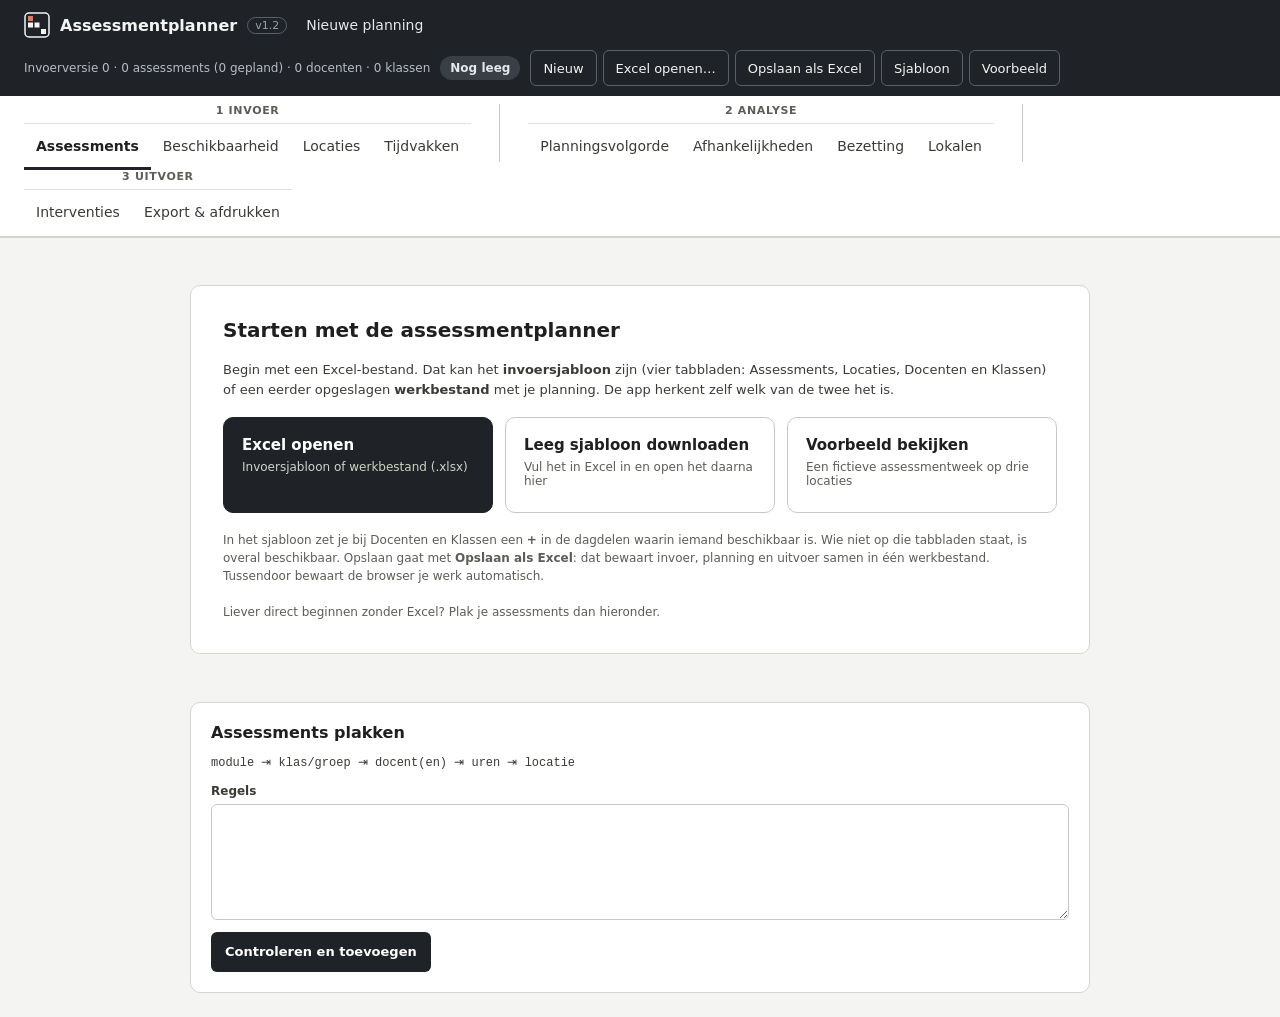
==== commit 4ab84ae1: "v1.2" ====
--- a/index.html
+++ b/index.html
@@ -4,14 +4,14 @@
 <meta charset="utf-8">
 <meta name="viewport" content="width=device-width, initial-scale=1">
 <title>Assessmentplanner</title>
-<link rel="stylesheet" href="css/style.css?v=1.0">
+<link rel="stylesheet" href="css/style.css?v=1.2">
 </head>
 <body>
 <div class="vastekop">
 <header class="kop">
   <div class="kop-links">
     <svg width="26" height="26" viewBox="0 0 26 26" aria-hidden="true"><rect x="1" y="1" width="24" height="24" rx="4" fill="none" stroke="currentColor" stroke-width="1.5"></rect><rect x="4" y="4" width="5" height="5" fill="#E07A5F"></rect><rect x="10.5" y="10.5" width="5" height="5" fill="currentColor"></rect><rect x="17" y="17" width="5" height="5" fill="currentColor"></rect><rect x="4" y="10.5" width="5" height="5" fill="currentColor"></rect></svg>
-    <span class="merk">Assessmentplanner</span><span class="versie" title="Versie van de tool">v1.0</span>
+    <span class="merk">Assessmentplanner</span><span class="versie" title="Versie van de tool">v1.2</span>
     <label class="verborgen" for="modelnaam">Naam van de planning</label>
     <input id="modelnaam" class="modelnaam" value="">
   </div>
@@ -50,14 +50,14 @@
 <div id="meldingen" class="meldingen" aria-live="polite"></div>
 <main id="inhoud" class="inhoud"></main>
 
-<script src="js/model.js?v=1.0"></script>
-<script src="js/rekenen.js?v=1.0"></script>
-<script src="js/xlsx.js?v=1.0"></script>
-<script src="js/export.js?v=1.0"></script>
-<script src="js/excelio.js?v=1.0"></script>
-<script src="js/xlsxlezen.js?v=1.0"></script>
-<script src="js/exceliolezen.js?v=1.0"></script>
-<script src="js/voorbeeld.js?v=1.0"></script>
-<script src="js/app.js?v=1.0"></script>
+<script src="js/model.js?v=1.2"></script>
+<script src="js/rekenen.js?v=1.2"></script>
+<script src="js/xlsx.js?v=1.2"></script>
+<script src="js/export.js?v=1.2"></script>
+<script src="js/excelio.js?v=1.2"></script>
+<script src="js/xlsxlezen.js?v=1.2"></script>
+<script src="js/exceliolezen.js?v=1.2"></script>
+<script src="js/voorbeeld.js?v=1.2"></script>
+<script src="js/app.js?v=1.2"></script>
 </body>
 </html>
--- a/css/style.css
+++ b/css/style.css
@@ -315,11 +315,11 @@
 }
 .ivform { display: grid; grid-template-columns: 150px minmax(260px, 1.4fr) 1.4fr 1.2fr 1fr 140px; gap: 10px; align-items: start; }
 @media (max-width: 1300px) { .ivform { grid-template-columns: 150px 1fr 1fr; } }
-.ivform label { display: flex; flex-direction: column; gap: 4px; font-size: 12px; color: var(--tekst-3); }
+.ivform label, .ivform .ivlabel { display: flex; flex-direction: column; gap: 4px; font-size: 12px; color: var(--tekst-3); }
 .ivform input, .ivform select, .ivform textarea { font: inherit; font-size: 13px; padding: 7px 8px; border: 1px solid #C9C9C4; border-radius: 6px; background: #FFFFFF; color: inherit; }
 .ivform textarea { resize: vertical; min-height: 36px; }
 .ivchips { display: flex; flex-wrap: wrap; gap: 4px; padding: 4px 6px; border: 1px solid #C9C9C4; border-radius: 6px; background: #FFFFFF; min-height: 36px; align-items: center; }
-.ivkies { display: inline-flex; gap: 4px; flex: 1 1 140px; }
+.ivkies { display: flex; flex-wrap: wrap; gap: 4px; flex: 1 1 100%; min-width: 0; }
 .ivkies input { border: 0 !important; padding: 4px !important; flex: 1; min-width: 100px; outline: none; }
 .ivchip { display: inline-flex; align-items: center; gap: 2px; font-size: 12px; padding: 2px 8px; border-radius: 999px; white-space: nowrap; margin: 1px 0; }
 .ivchip.c-ass { background: #EEEDFE; color: #3C3489; }
@@ -336,3 +336,12 @@
 table.ivlijst td { vertical-align: top; }
 table.ivlijst tr.vervallen td { color: #888780; }
 .ivchip { -webkit-print-color-adjust: exact; print-color-adjust: exact; }
+.ivchiplijst { display: contents; }
+.ivkiezer { margin-top: 10px; padding: 10px 12px; border: 1px solid #DCE6F6; border-radius: 8px; background: #F6F9FE; }
+.ivgroepen { display: grid; grid-template-columns: 2fr 1fr 1fr; gap: 14px; margin-top: 8px; }
+.ivvinken { display: flex; flex-direction: column; gap: 2px; max-height: 260px; overflow: auto; padding: 4px 2px; background: #FFFFFF; border: 1px solid #E1E1DC; border-radius: 6px; margin-top: 4px; }
+.ivvinken .vinkje { display: flex; align-items: center; gap: 6px; font-size: 13px; padding: 2px 6px; cursor: pointer; border-radius: 4px; }
+.ivvinken .vinkje:hover { background: #EAF1FD; }
+.ivvinken .vinkje input { width: 16px; height: 16px; margin: 0; flex: none; }
+.linkknop { border: 0; background: none; padding: 0; color: #185FA5; font-size: 12px; cursor: pointer; text-decoration: underline; }
+table.raster td.samen-vol { background: #F4D3D3; box-shadow: inset 0 0 0 1px #A32D2D; color: #791F1F; }
